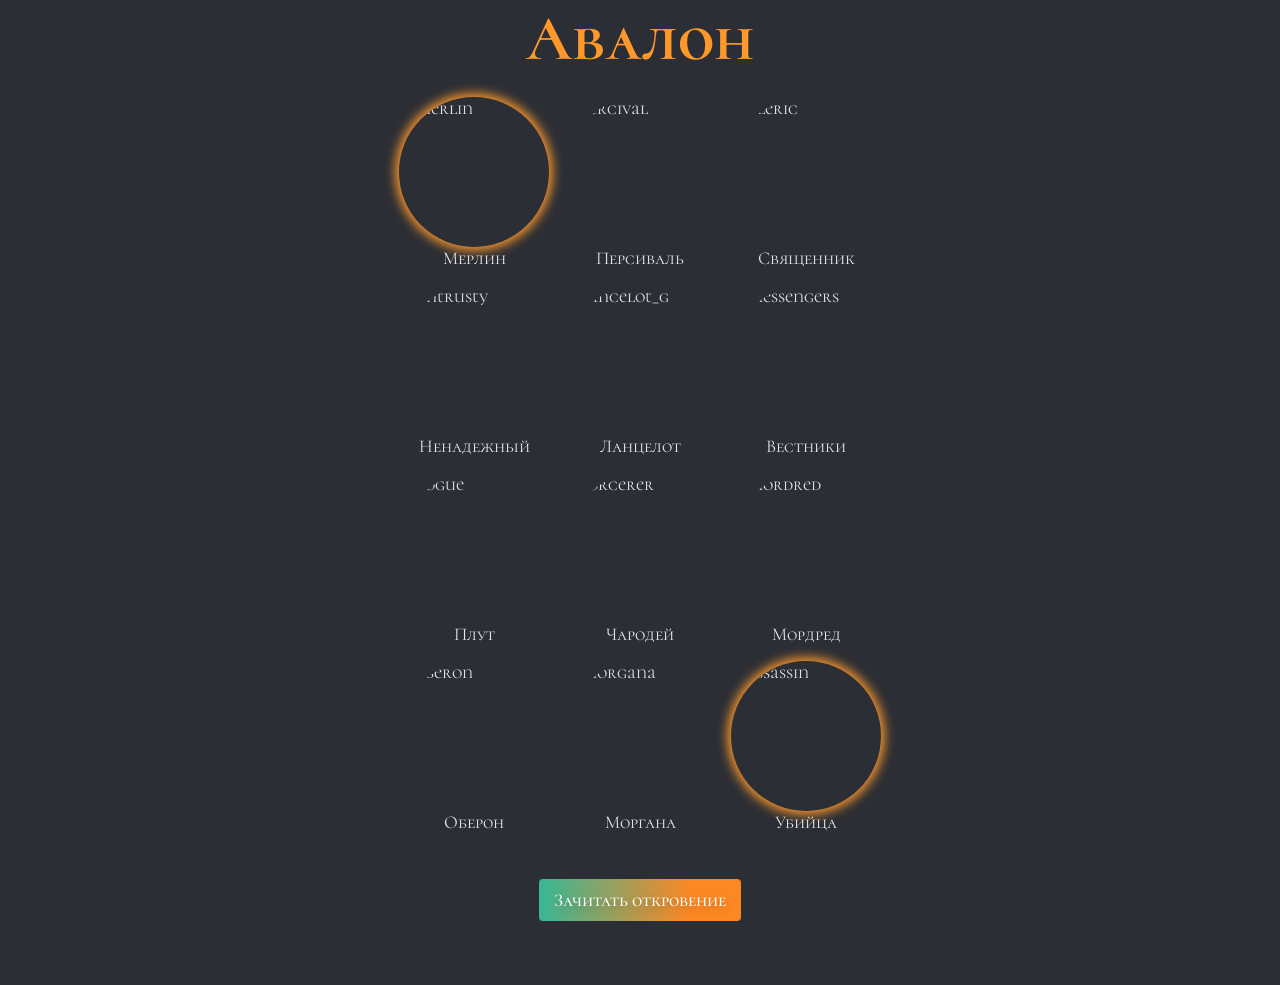
==== avalon/index.html @ dcb531de "add avalon assistant" ====
<!doctypehtml><html lang=en><meta charset=UTF-8><meta content="width=device-width,initial-scale=1"name=viewport><title>Авалон</title><link href=https://fonts.googleapis.com rel=preconnect><link href=https://fonts.gstatic.com rel=preconnect crossorigin=""><link href="https://fonts.googleapis.com/css2?family=Cormorant+Unicase&display=swap"rel=stylesheet><link href=/favicon.be4b0254.ico rel=icon type=image/x-icon><style>body{color:#e1e3e6;font-optical-sizing:auto;background:#2c2e35;flex-direction:column;align-items:center;gap:12px;margin:0;padding-bottom:64px;font-family:Cormorant Unicase,serif;font-style:normal;font-weight:400;display:flex}h1{color:#ff982b;margin-top:0;margin-bottom:8px;font-size:64px}.cards{flex-flow:wrap;justify-content:center;gap:16px;max-width:50%;margin:0 auto;display:flex}.card{flex-direction:column;align-items:center;font-size:18px;display:flex}img{object-fit:cover;object-position:top;cursor:pointer;-webkit-tap-highlight-color:transparent;border-radius:100%;width:150px;height:150px}.active{box-shadow:0 0 11px 3.5px #ff992b}.button{cursor:pointer;color:#fff;text-shadow:0 3px 8px #00000040;background:linear-gradient(92.88deg,#3eb692 3.16%,#fc8824 74.72%);border:0;border-radius:4px;outline:0;height:42px;padding:0 15px;font-family:Cormorant Unicase,serif;font-size:18px;font-weight:500;transition:all .5s;display:inline-block}label{font-size:18px}.button:active,.button:hover{transition:all .1s;box-shadow:0 0 14px 2px #ff992be6}.hide{display:none}.hideCheckbox{visibility:hidden}.input{color:#fc8824;background:#2c2e35;border:2px solid #3eb692;border-radius:6px;outline:0;height:36px;padding:5px 10px;font-family:Cormorant Unicase,serif;font-size:18px;line-height:1.5;transition:box-shadow .1s ease-in,border .1s ease-in,background-color .1s ease-in;display:block}.input:focus,.input:hover{border-color:#fc8824;transition:all .1s;box-shadow:0 0 14px 2px #ff992be6}@media (width >= 768px) and (width <= 1023px){.cards{max-width:90%}img{width:128px;height:128px}}@media (width >= 480px) and (width <= 767px){.cards{gap:12px;max-width:95%}img{width:128px;height:128px}}@media (width <= 479px){h1{font-size:50px}.cards{max-width:100%;margin:0 8px}img{width:110px;height:110px}}</style><h1>Авалон</h1><div class=cards><div class=card data-id=merlin><img alt=merlin src=/merlin.ebc8d04e.jpg class=active> <span>Мерлин</span></div><div class=card data-id=percival><img alt=percival src=/percival.a1efee1e.jpg id=percival> <span>Персиваль</span></div><div class=card data-id=cleric><img alt=cleric src=/cleric.e0528974.jpg> <span>Священник</span></div><div class=card data-id=untrusty><img alt=untrusty src=/untrusty.85af831e.jpg> <span>Ненадежный</span></div><div class=card data-id=lancelot><img alt=lancelot_g src=/lancelot_g.88007ebe.jpg> <span>Ланцелот</span></div><div class=card data-id=messengers><img alt=messengers src=/messengers.4ec491b8.jpg> <span>Вестники</span></div><div class=card data-id=rogue><img alt=rogue src=/rogue.1e9be631.jpg> <span>Плут</span></div><div class=card data-id=sorcerer><img alt=sorcerer src=/sorcerer.5821d4b1.jpg> <span>Чародей</span></div><div class=card data-id=mordred><img alt=mordred src=/mordred.1ecf520f.jpg> <span>Мордред</span></div><div class=card data-id=oberon><img alt=oberon src=/oberon.19851b95.jpg> <span>Оберон</span></div><div class=card data-id=morgana><img alt=morgana src=/morgana.603808d6.jpg id=morgana> <span>Моргана</span></div><div class=card data-id=assassin><img alt=assassin src=/assassin.b8f044a2.jpg class=active> <span>Убийца</span></div></div><div class=hideCheckbox id=checkbox><input id=lancelots name=lancelots type=checkbox> <label for=lancelots>Скрытые Ланцелоты?</label></div><button class=button id=button>Зачитать откровение</button><audio class=hide controls id=audio></audio><script defer src=/index.ccef6053.js></script>
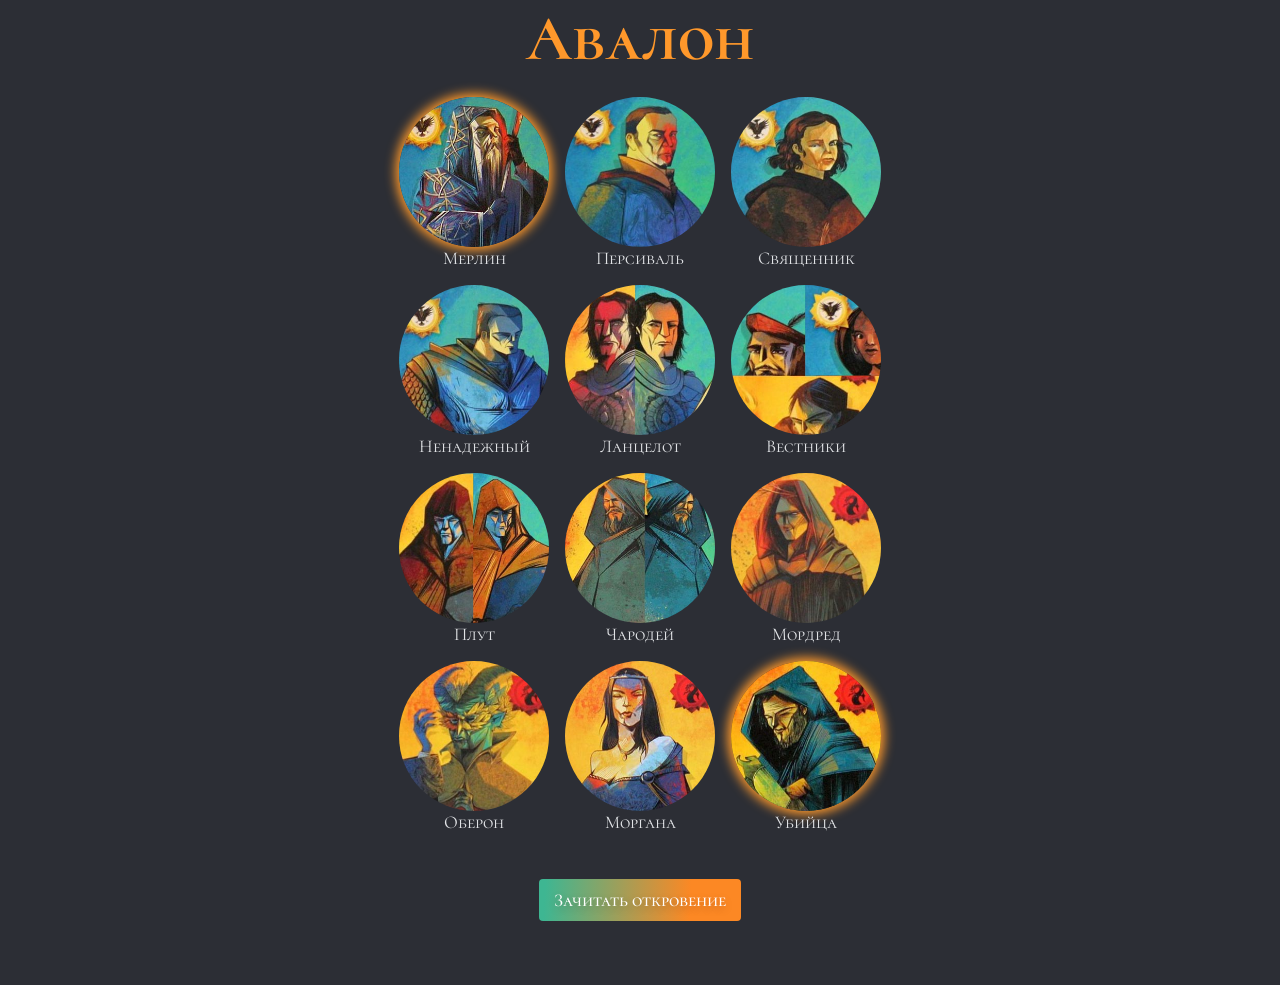
==== commit 678dd39f: "fix parcel build subpage" ====
--- a/avalon/index.html
+++ b/avalon/index.html
@@ -1 +1 @@
-<!doctypehtml><html lang=en><meta charset=UTF-8><meta content="width=device-width,initial-scale=1"name=viewport><title>Авалон</title><link href=https://fonts.googleapis.com rel=preconnect><link href=https://fonts.gstatic.com rel=preconnect crossorigin=""><link href="https://fonts.googleapis.com/css2?family=Cormorant+Unicase&display=swap"rel=stylesheet><link href=/favicon.be4b0254.ico rel=icon type=image/x-icon><style>body{color:#e1e3e6;font-optical-sizing:auto;background:#2c2e35;flex-direction:column;align-items:center;gap:12px;margin:0;padding-bottom:64px;font-family:Cormorant Unicase,serif;font-style:normal;font-weight:400;display:flex}h1{color:#ff982b;margin-top:0;margin-bottom:8px;font-size:64px}.cards{flex-flow:wrap;justify-content:center;gap:16px;max-width:50%;margin:0 auto;display:flex}.card{flex-direction:column;align-items:center;font-size:18px;display:flex}img{object-fit:cover;object-position:top;cursor:pointer;-webkit-tap-highlight-color:transparent;border-radius:100%;width:150px;height:150px}.active{box-shadow:0 0 11px 3.5px #ff992b}.button{cursor:pointer;color:#fff;text-shadow:0 3px 8px #00000040;background:linear-gradient(92.88deg,#3eb692 3.16%,#fc8824 74.72%);border:0;border-radius:4px;outline:0;height:42px;padding:0 15px;font-family:Cormorant Unicase,serif;font-size:18px;font-weight:500;transition:all .5s;display:inline-block}label{font-size:18px}.button:active,.button:hover{transition:all .1s;box-shadow:0 0 14px 2px #ff992be6}.hide{display:none}.hideCheckbox{visibility:hidden}.input{color:#fc8824;background:#2c2e35;border:2px solid #3eb692;border-radius:6px;outline:0;height:36px;padding:5px 10px;font-family:Cormorant Unicase,serif;font-size:18px;line-height:1.5;transition:box-shadow .1s ease-in,border .1s ease-in,background-color .1s ease-in;display:block}.input:focus,.input:hover{border-color:#fc8824;transition:all .1s;box-shadow:0 0 14px 2px #ff992be6}@media (width >= 768px) and (width <= 1023px){.cards{max-width:90%}img{width:128px;height:128px}}@media (width >= 480px) and (width <= 767px){.cards{gap:12px;max-width:95%}img{width:128px;height:128px}}@media (width <= 479px){h1{font-size:50px}.cards{max-width:100%;margin:0 8px}img{width:110px;height:110px}}</style><h1>Авалон</h1><div class=cards><div class=card data-id=merlin><img alt=merlin src=/merlin.ebc8d04e.jpg class=active> <span>Мерлин</span></div><div class=card data-id=percival><img alt=percival src=/percival.a1efee1e.jpg id=percival> <span>Персиваль</span></div><div class=card data-id=cleric><img alt=cleric src=/cleric.e0528974.jpg> <span>Священник</span></div><div class=card data-id=untrusty><img alt=untrusty src=/untrusty.85af831e.jpg> <span>Ненадежный</span></div><div class=card data-id=lancelot><img alt=lancelot_g src=/lancelot_g.88007ebe.jpg> <span>Ланцелот</span></div><div class=card data-id=messengers><img alt=messengers src=/messengers.4ec491b8.jpg> <span>Вестники</span></div><div class=card data-id=rogue><img alt=rogue src=/rogue.1e9be631.jpg> <span>Плут</span></div><div class=card data-id=sorcerer><img alt=sorcerer src=/sorcerer.5821d4b1.jpg> <span>Чародей</span></div><div class=card data-id=mordred><img alt=mordred src=/mordred.1ecf520f.jpg> <span>Мордред</span></div><div class=card data-id=oberon><img alt=oberon src=/oberon.19851b95.jpg> <span>Оберон</span></div><div class=card data-id=morgana><img alt=morgana src=/morgana.603808d6.jpg id=morgana> <span>Моргана</span></div><div class=card data-id=assassin><img alt=assassin src=/assassin.b8f044a2.jpg class=active> <span>Убийца</span></div></div><div class=hideCheckbox id=checkbox><input id=lancelots name=lancelots type=checkbox> <label for=lancelots>Скрытые Ланцелоты?</label></div><button class=button id=button>Зачитать откровение</button><audio class=hide controls id=audio></audio><script defer src=/index.ccef6053.js></script>+<!DOCTYPE html><html lang="en"><head><meta charset="utf-8"><meta name="viewport" content="width=device-width, initial-scale=1.0"><title>Авалон</title><link rel="preconnect" href="https://fonts.googleapis.com"><link rel="preconnect" href="https://fonts.gstatic.com" crossorigin><link href="https://fonts.googleapis.com/css2?family=Cormorant+Unicase&display=swap" rel="stylesheet"><link rel="icon" type="image/x-icon" href="/avalon/favicon.5eaf0a51.ico"><style>body{color:#e1e3e6;font-optical-sizing:auto;background:#2c2e35;flex-direction:column;align-items:center;gap:12px;margin:0;padding-bottom:64px;font-family:Cormorant Unicase,serif;font-style:normal;font-weight:400;display:flex}h1{color:#ff982b;margin-top:0;margin-bottom:8px;font-size:64px}.cards{flex-flow:wrap;justify-content:center;gap:16px;max-width:50%;margin:0 auto;display:flex}.card{flex-direction:column;align-items:center;font-size:18px;display:flex}img{object-fit:cover;object-position:top;cursor:pointer;-webkit-tap-highlight-color:transparent;border-radius:100%;width:150px;height:150px}.active{box-shadow:0 0 11px 3.5px #ff992b}.button{cursor:pointer;color:#fff;text-shadow:0 3px 8px #00000040;background:linear-gradient(92.88deg,#3eb692 3.16%,#fc8824 74.72%);border:0;border-radius:4px;outline:0;height:42px;padding:0 15px;font-family:Cormorant Unicase,serif;font-size:18px;font-weight:500;transition:all .5s;display:inline-block}label{font-size:18px}.button:hover,.button:active{transition:all .1s;box-shadow:0 0 14px 2px #ff992be6}.hide{display:none}.hideCheckbox{visibility:hidden}.input{color:#fc8824;background:#2c2e35;border:2px solid #3eb692;border-radius:6px;outline:0;height:36px;padding:5px 10px;font-family:Cormorant Unicase,serif;font-size:18px;line-height:1.5;transition:box-shadow .1s ease-in,border .1s ease-in,background-color .1s ease-in;display:block}.input:focus,.input:hover{border-color:#fc8824;transition:all .1s;box-shadow:0 0 14px 2px #ff992be6}@media (width>=768px) and (width<=1023px){.cards{max-width:90%}img{width:128px;height:128px}}@media (width>=480px) and (width<=767px){.cards{gap:12px;max-width:95%}img{width:128px;height:128px}}@media (width<=479px){h1{font-size:50px}.cards{max-width:100%;margin:0 8px}img{width:110px;height:110px}}</style></head><body> <h1>Авалон</h1> <div class="cards"> <div class="card" data-id="merlin"><img class="active" src="/avalon/merlin.31ca3f20.jpg" alt="merlin"> <span>Мерлин</span> </div> <div class="card" data-id="percival"><img id="percival" src="/avalon/percival.47a9dfc7.jpg" alt="percival"> <span>Персиваль</span> </div> <div class="card" data-id="cleric"><img src="/avalon/cleric.0b00c273.jpg" alt="cleric"> <span>Священник</span> </div> <div class="card" data-id="untrusty"><img src="/avalon/untrusty.d44ff7fd.jpg" alt="untrusty"> <span>Ненадежный</span> </div> <div class="card" data-id="lancelot"><img src="/avalon/lancelot_g.1dfb53be.jpg" alt="lancelot_g"> <span>Ланцелот</span> </div> <div class="card" data-id="messengers"><img src="/avalon/messengers.ca9ce084.jpg" alt="messengers"> <span>Вестники</span> </div> <div class="card" data-id="rogue"><img src="/avalon/rogue.93c2424d.jpg" alt="rogue"> <span>Плут</span> </div> <div class="card" data-id="sorcerer"><img src="/avalon/sorcerer.15ae1b27.jpg" alt="sorcerer"> <span>Чародей</span> </div> <div class="card" data-id="mordred"><img src="/avalon/mordred.2a484db1.jpg" alt="mordred"> <span>Мордред</span> </div> <div class="card" data-id="oberon"><img src="/avalon/oberon.ff3ecf82.jpg" alt="oberon"> <span>Оберон</span> </div> <div class="card" data-id="morgana"><img id="morgana" src="/avalon/morgana.bf0b159f.jpg" alt="morgana"> <span>Моргана</span> </div> <div class="card" data-id="assassin"><img class="active" src="/avalon/assassin.19ae91f2.jpg" alt="assassin"> <span>Убийца</span> </div> </div> <div class="hideCheckbox" id="checkbox"> <input type="checkbox" id="lancelots" name="lancelots"> <label for="lancelots">Скрытые Ланцелоты?</label> </div> <button class="button" id="button">Зачитать откровение</button> <audio id="audio" class="hide" controls></audio> <script type="module" src="/avalon/index.7740baaf.js"></script> </body></html>
